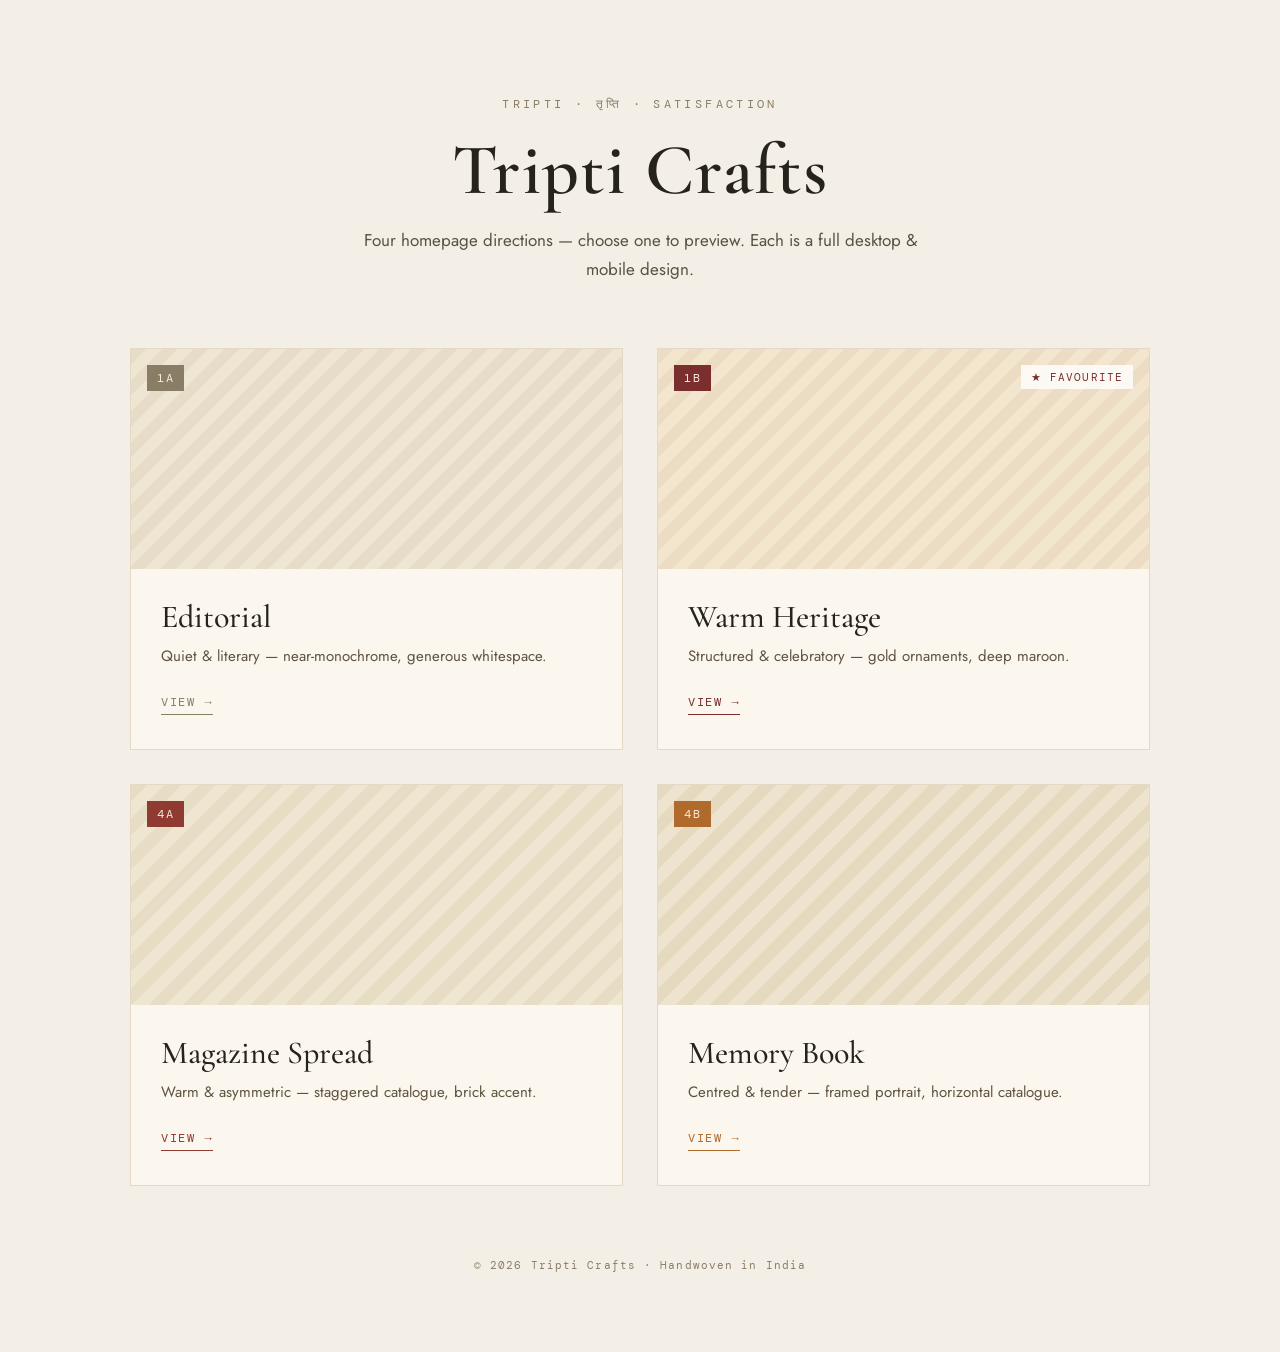
==== site/index.html @ 4b53e82d "Add Memory Book and Warm Heritage pages with corresponding styles - Created memory-book.html and mem" ====
<!DOCTYPE html>
<html lang="en">
<head>
<meta charset="utf-8">
<meta name="viewport" content="width=device-width, initial-scale=1">
<title>Tripti Crafts — Homepage Directions</title>
<link rel="preconnect" href="https://fonts.googleapis.com">
<link rel="preconnect" href="https://fonts.gstatic.com" crossorigin>
<link href="https://fonts.googleapis.com/css2?family=Cormorant+Garamond:ital,wght@0,400;0,500;0,600;1,400;1,500&family=Jost:wght@300;400;500&family=Marcellus&family=DM+Mono:wght@400;500&display=swap" rel="stylesheet">
<link rel="stylesheet" href="index.css">
</head>
<body>
  <main class="gallery">
    <header class="gallery__head">
      <p class="eyebrow">Tripti · तृप्ति · satisfaction</p>
      <h1 class="gallery__wordmark">Tripti Crafts</h1>
      <p class="gallery__sub">Four homepage directions — choose one to preview. Each is a full desktop &amp; mobile design.</p>
    </header>

    <ul class="cards">
      <li>
        <a class="card" href="editorial.html" style="--accent:#8a7d66;">
          <span class="card__swatch swatch--1a"><span class="card__badge">1a</span></span>
          <span class="card__body">
            <span class="card__name">Editorial</span>
            <span class="card__desc">Quiet &amp; literary — near-monochrome, generous whitespace.</span>
            <span class="card__cta">View →</span>
          </span>
        </a>
      </li>
      <li>
        <a class="card" href="warm-heritage.html" style="--accent:#7a2e2e;">
          <span class="card__swatch swatch--1b"><span class="card__badge">1b</span><span class="card__fav">★ Favourite</span></span>
          <span class="card__body">
            <span class="card__name">Warm Heritage</span>
            <span class="card__desc">Structured &amp; celebratory — gold ornaments, deep maroon.</span>
            <span class="card__cta">View →</span>
          </span>
        </a>
      </li>
      <li>
        <a class="card" href="magazine-spread.html" style="--accent:#8f3b32;">
          <span class="card__swatch swatch--4a"><span class="card__badge">4a</span></span>
          <span class="card__body">
            <span class="card__name">Magazine Spread</span>
            <span class="card__desc">Warm &amp; asymmetric — staggered catalogue, brick accent.</span>
            <span class="card__cta">View →</span>
          </span>
        </a>
      </li>
      <li>
        <a class="card" href="memory-book.html" style="--accent:#b06a2c;">
          <span class="card__swatch swatch--4b"><span class="card__badge">4b</span></span>
          <span class="card__body">
            <span class="card__name">Memory Book</span>
            <span class="card__desc">Centred &amp; tender — framed portrait, horizontal catalogue.</span>
            <span class="card__cta">View →</span>
          </span>
        </a>
      </li>
    </ul>

    <footer class="gallery__foot">© 2026 Tripti Crafts · Handwoven in India</footer>
  </main>
</body>
</html>
---- site/index.css ----
* { box-sizing: border-box; }
body {
  margin: 0;
  -webkit-font-smoothing: antialiased;
  text-rendering: optimizeLegibility;
  font-family: 'Jost', sans-serif;
  background: #f4efe6;
  color: #26221c;
}
a { text-decoration: none; color: inherit; }
img { display: block; max-width: 100%; }

.eyebrow {
  font-family: 'DM Mono', monospace;
  font-size: 12px;
  letter-spacing: .28em;
  text-transform: uppercase;
  color: #8a7d66;
  margin: 0 0 22px;
}

.gallery {
  max-width: 1100px;
  margin: 0 auto;
  padding: 96px 40px 80px;
}
.gallery__head { text-align: center; margin-bottom: 64px; }
.gallery__wordmark {
  font-family: 'Cormorant Garamond', serif;
  font-weight: 600;
  font-size: 72px;
  letter-spacing: .02em;
  margin: 0 0 20px;
  line-height: 1;
}
.gallery__sub {
  font-size: 17px;
  line-height: 1.7;
  color: #5a5142;
  max-width: 560px;
  margin: 0 auto;
}

.cards {
  list-style: none;
  margin: 0;
  padding: 0;
  display: grid;
  grid-template-columns: 1fr 1fr;
  gap: 34px;
}

.card {
  display: block;
  background: #fbf7ef;
  border: 1px solid #e3d9c4;
  overflow: hidden;
  transition: transform .18s ease, box-shadow .18s ease;
  height: 100%;
}
.card:hover {
  transform: translateY(-4px);
  box-shadow: 0 24px 60px rgba(40, 34, 26, .16);
}

.card__swatch {
  position: relative;
  display: block;
  height: 220px;
}
.swatch--1a { background: repeating-linear-gradient(135deg,#e6dcc7,#e6dcc7 11px,#eee5d3 11px,#eee5d3 22px); }
.swatch--1b { background: repeating-linear-gradient(135deg,#ecdcc3,#ecdcc3 11px,#f3e6cf 11px,#f3e6cf 22px); }
.swatch--4a { background: repeating-linear-gradient(135deg,#e7dcc4,#e7dcc4 12px,#efe6d2 12px,#efe6d2 24px); }
.swatch--4b { background: repeating-linear-gradient(135deg,#e5d9c0,#e5d9c0 12px,#eee3ce 12px,#eee3ce 24px); }

.card__badge {
  position: absolute;
  top: 16px;
  left: 16px;
  background: var(--accent);
  color: #f7ecdb;
  font-family: 'DM Mono', monospace;
  font-size: 12px;
  letter-spacing: .14em;
  text-transform: uppercase;
  padding: 5px 10px;
}
.card__fav {
  position: absolute;
  top: 16px;
  right: 16px;
  background: rgba(255,255,255,.82);
  color: var(--accent);
  font-family: 'DM Mono', monospace;
  font-size: 11px;
  letter-spacing: .1em;
  text-transform: uppercase;
  padding: 5px 10px;
}

.card__body { display: block; padding: 30px 30px 34px; }
.card__name {
  display: block;
  font-family: 'Cormorant Garamond', serif;
  font-weight: 500;
  font-size: 32px;
  line-height: 1.1;
}
.card__desc {
  display: block;
  font-size: 15px;
  line-height: 1.65;
  color: #5f5340;
  margin: 10px 0 20px;
}
.card__cta {
  display: inline-block;
  font-family: 'DM Mono', monospace;
  font-size: 12px;
  letter-spacing: .14em;
  text-transform: uppercase;
  color: var(--accent);
  border-bottom: 1px solid var(--accent);
  padding-bottom: 4px;
}

.gallery__foot {
  text-align: center;
  margin-top: 72px;
  font-family: 'DM Mono', monospace;
  font-size: 11px;
  letter-spacing: .1em;
  color: #8a7d66;
}

@media (max-width: 768px) {
  .gallery { padding: 56px 22px 56px; }
  .gallery__wordmark { font-size: 46px; }
  .gallery__sub { font-size: 15px; }
  .gallery__head { margin-bottom: 40px; }
  .cards { grid-template-columns: 1fr; gap: 24px; }
  .card__swatch { height: 170px; }
  .card__body { padding: 24px 22px 26px; }
  .card__name { font-size: 27px; }
}
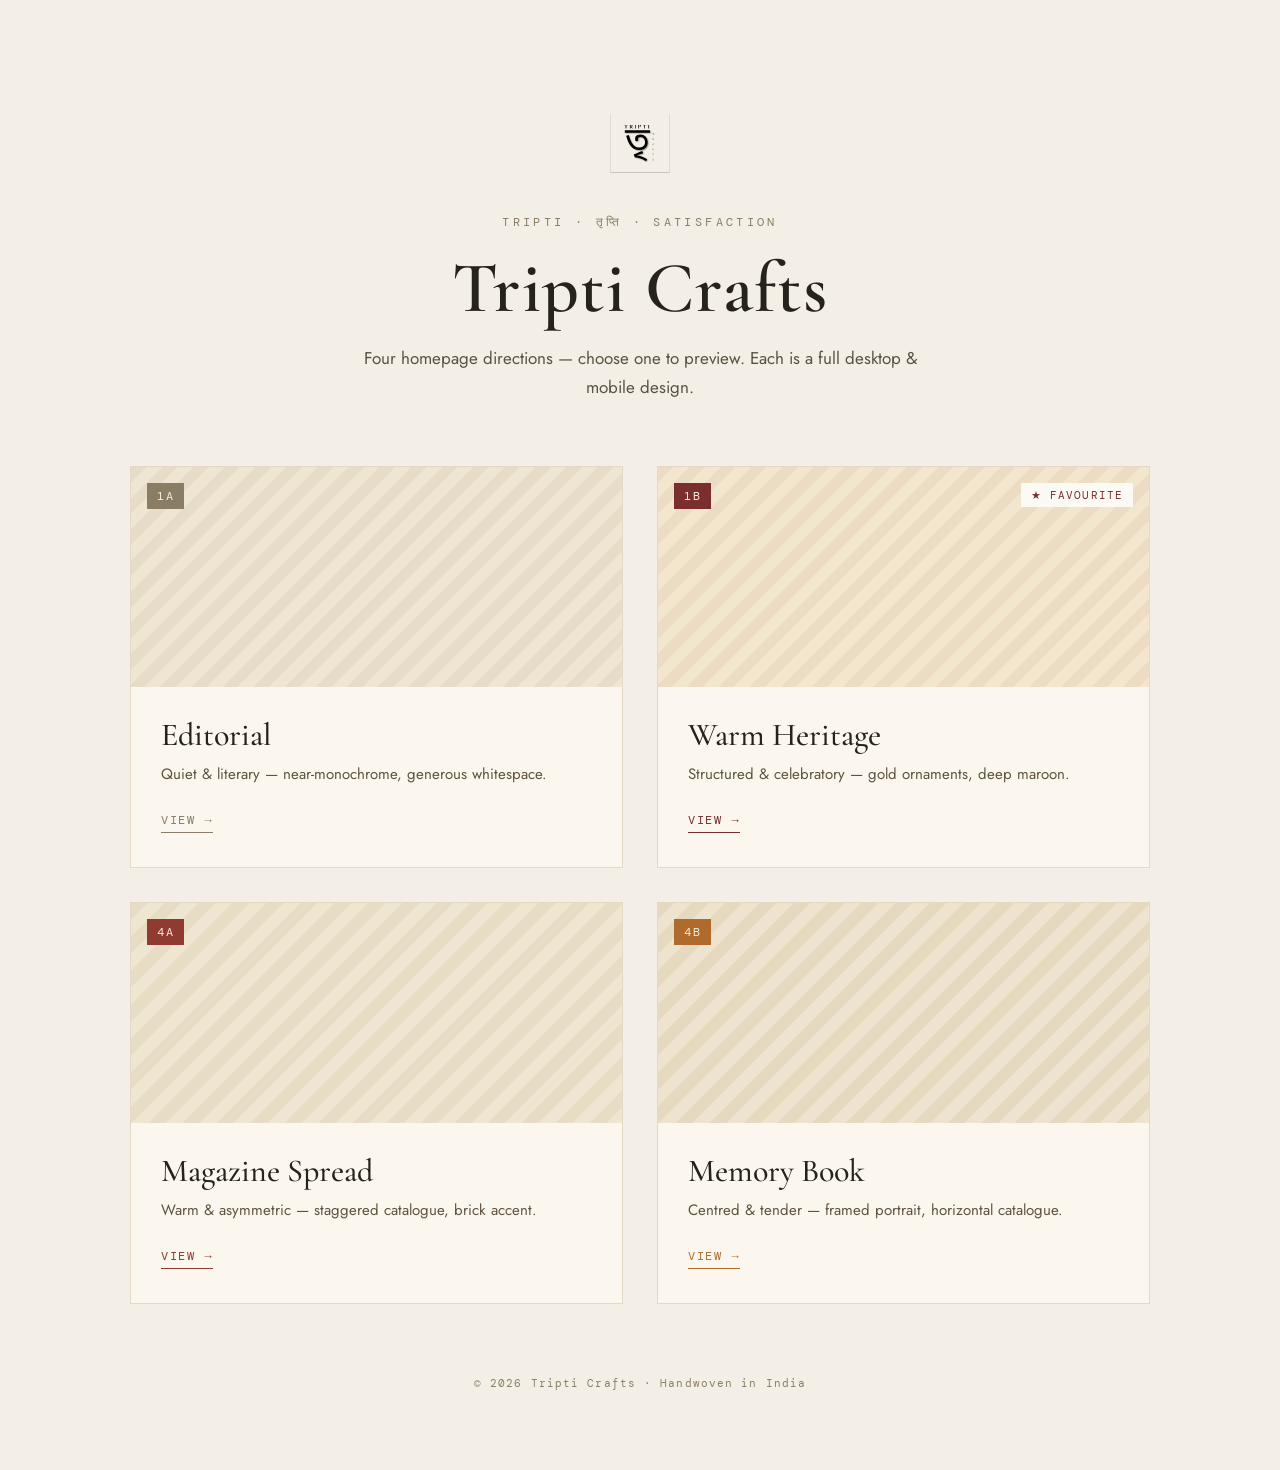
==== commit 89e21731: "feat: add brand logo to all designs and landing page Add logo.svg to each header (left of wordmark) " ====
--- a/site/index.html
+++ b/site/index.html
@@ -12,6 +12,7 @@
 <body>
   <main class="gallery">
     <header class="gallery__head">
+      <img src="logo.svg" class="gallery__logo" alt="Tripti Crafts logo">
       <p class="eyebrow">Tripti · तृप्ति · satisfaction</p>
       <h1 class="gallery__wordmark">Tripti Crafts</h1>
       <p class="gallery__sub">Four homepage directions — choose one to preview. Each is a full desktop &amp; mobile design.</p>
--- a/site/index.css
+++ b/site/index.css
@@ -25,6 +25,7 @@
   padding: 96px 40px 80px;
 }
 .gallery__head { text-align: center; margin-bottom: 64px; }
+.gallery__logo { height: 92px; width: auto; margin: 0 auto 26px; }
 .gallery__wordmark {
   font-family: 'Cormorant Garamond', serif;
   font-weight: 600;
@@ -136,6 +137,7 @@
 @media (max-width: 768px) {
   .gallery { padding: 56px 22px 56px; }
   .gallery__wordmark { font-size: 46px; }
+  .gallery__logo { height: 68px; }
   .gallery__sub { font-size: 15px; }
   .gallery__head { margin-bottom: 40px; }
   .cards { grid-template-columns: 1fr; gap: 24px; }
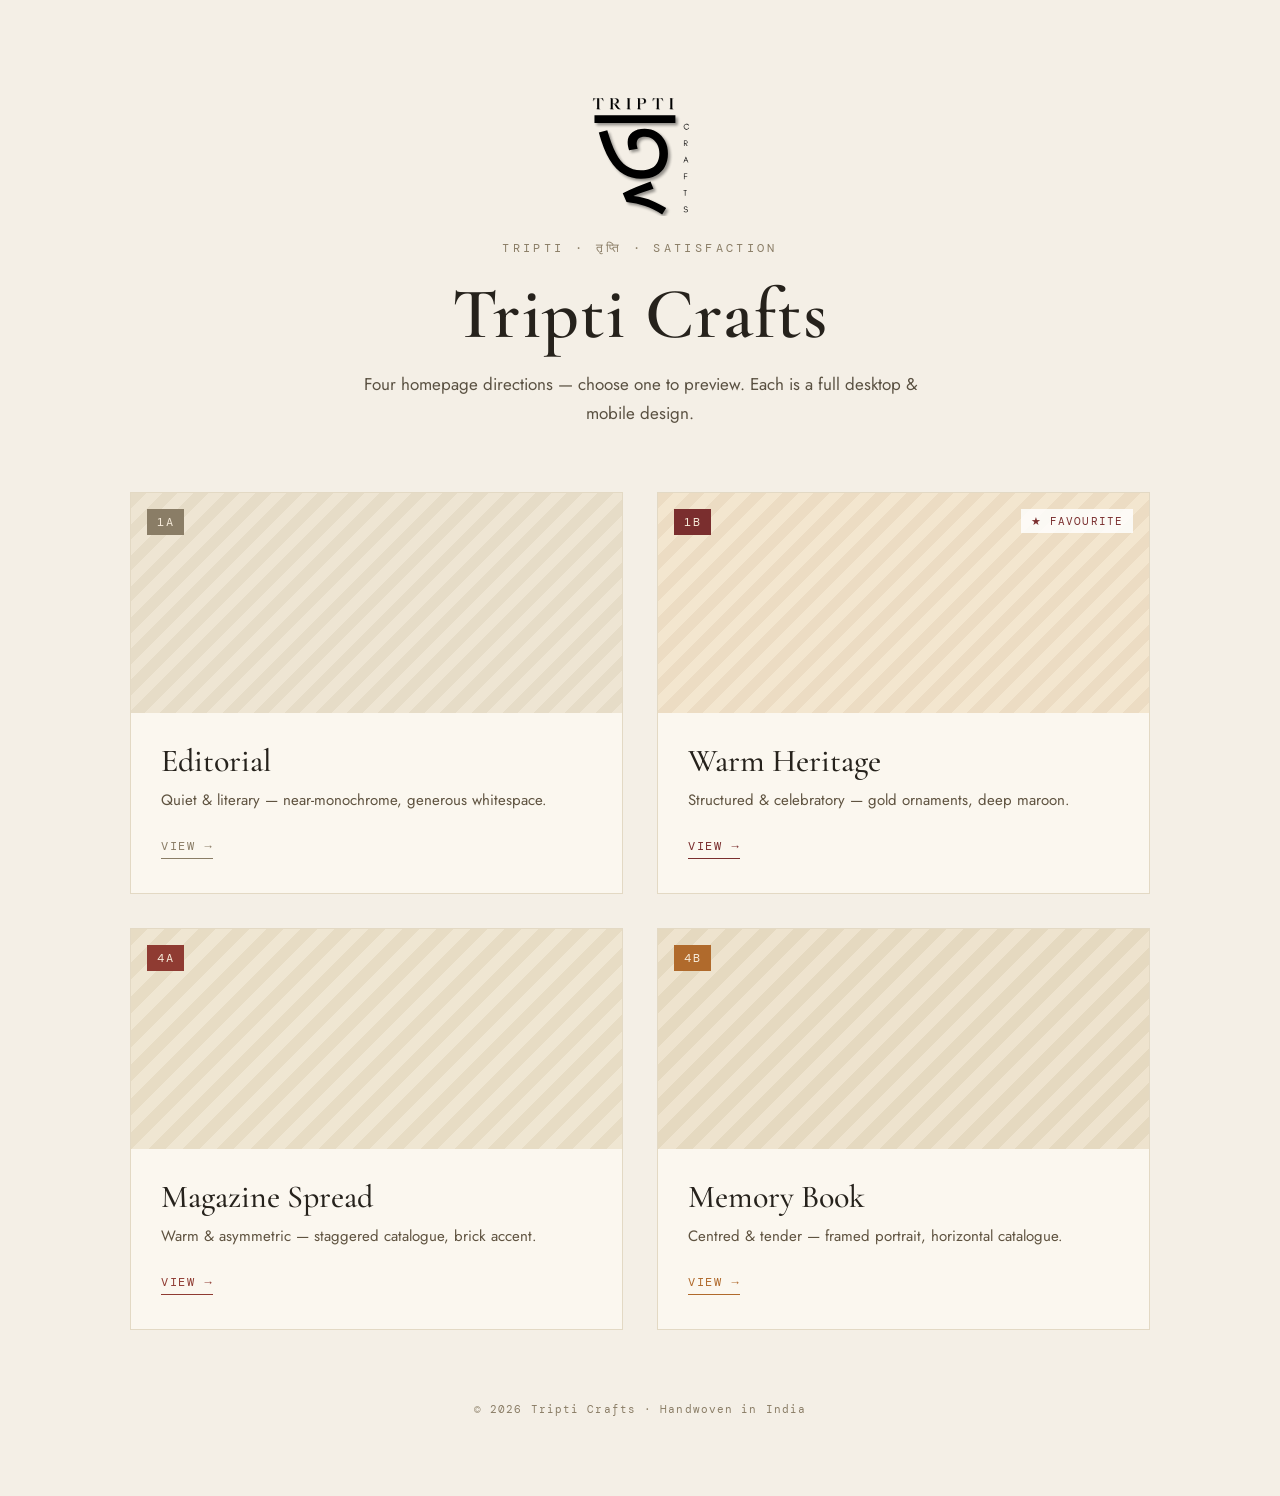
==== commit e0a5e598: "Refactor code structure for improved readability and maintainability" ====
--- a/site/index.html
+++ b/site/index.html
@@ -1,67 +1,96 @@
-<!DOCTYPE html>
+<!doctype html>
 <html lang="en">
-<head>
-<meta charset="utf-8">
-<meta name="viewport" content="width=device-width, initial-scale=1">
-<title>Tripti Crafts — Homepage Directions</title>
-<link rel="preconnect" href="https://fonts.googleapis.com">
-<link rel="preconnect" href="https://fonts.gstatic.com" crossorigin>
-<link href="https://fonts.googleapis.com/css2?family=Cormorant+Garamond:ital,wght@0,400;0,500;0,600;1,400;1,500&family=Jost:wght@300;400;500&family=Marcellus&family=DM+Mono:wght@400;500&display=swap" rel="stylesheet">
-<link rel="stylesheet" href="index.css">
-</head>
-<body>
-  <main class="gallery">
-    <header class="gallery__head">
-      <img src="logo.svg" class="gallery__logo" alt="Tripti Crafts logo">
-      <p class="eyebrow">Tripti · तृप्ति · satisfaction</p>
-      <h1 class="gallery__wordmark">Tripti Crafts</h1>
-      <p class="gallery__sub">Four homepage directions — choose one to preview. Each is a full desktop &amp; mobile design.</p>
-    </header>
+  <head>
+    <meta charset="utf-8" />
+    <meta name="viewport" content="width=device-width, initial-scale=1" />
+    <title>Tripti Crafts — Homepage Directions</title>
+    <link rel="preconnect" href="https://fonts.googleapis.com" />
+    <link rel="preconnect" href="https://fonts.gstatic.com" crossorigin />
+    <link
+      href="https://fonts.googleapis.com/css2?family=Cormorant+Garamond:ital,wght@0,400;0,500;0,600;1,400;1,500&family=Jost:wght@300;400;500&family=Marcellus&family=DM+Mono:wght@400;500&display=swap"
+      rel="stylesheet"
+    />
+    <link rel="stylesheet" href="index.css" />
+  </head>
+  <body>
+    <main class="gallery">
+      <header class="gallery__head">
+        <img src="logo.svg" class="gallery__logo" alt="Tripti Crafts logo" />
+        <p class="eyebrow">Tripti · तृप्ति · satisfaction</p>
+        <h1 class="gallery__wordmark">Tripti Crafts</h1>
+        <p class="gallery__sub">
+          Four homepage directions — choose one to preview. Each is a full
+          desktop &amp; mobile design.
+        </p>
+      </header>
 
-    <ul class="cards">
-      <li>
-        <a class="card" href="editorial.html" style="--accent:#8a7d66;">
-          <span class="card__swatch swatch--1a"><span class="card__badge">1a</span></span>
-          <span class="card__body">
-            <span class="card__name">Editorial</span>
-            <span class="card__desc">Quiet &amp; literary — near-monochrome, generous whitespace.</span>
-            <span class="card__cta">View →</span>
-          </span>
-        </a>
-      </li>
-      <li>
-        <a class="card" href="warm-heritage.html" style="--accent:#7a2e2e;">
-          <span class="card__swatch swatch--1b"><span class="card__badge">1b</span><span class="card__fav">★ Favourite</span></span>
-          <span class="card__body">
-            <span class="card__name">Warm Heritage</span>
-            <span class="card__desc">Structured &amp; celebratory — gold ornaments, deep maroon.</span>
-            <span class="card__cta">View →</span>
-          </span>
-        </a>
-      </li>
-      <li>
-        <a class="card" href="magazine-spread.html" style="--accent:#8f3b32;">
-          <span class="card__swatch swatch--4a"><span class="card__badge">4a</span></span>
-          <span class="card__body">
-            <span class="card__name">Magazine Spread</span>
-            <span class="card__desc">Warm &amp; asymmetric — staggered catalogue, brick accent.</span>
-            <span class="card__cta">View →</span>
-          </span>
-        </a>
-      </li>
-      <li>
-        <a class="card" href="memory-book.html" style="--accent:#b06a2c;">
-          <span class="card__swatch swatch--4b"><span class="card__badge">4b</span></span>
-          <span class="card__body">
-            <span class="card__name">Memory Book</span>
-            <span class="card__desc">Centred &amp; tender — framed portrait, horizontal catalogue.</span>
-            <span class="card__cta">View →</span>
-          </span>
-        </a>
-      </li>
-    </ul>
+      <ul class="cards">
+        <li>
+          <a class="card" href="editorial.html" style="--accent: #8a7d66">
+            <span class="card__swatch swatch--1a"
+              ><span class="card__badge">1a</span></span
+            >
+            <span class="card__body">
+              <span class="card__name">Editorial</span>
+              <span class="card__desc"
+                >Quiet &amp; literary — near-monochrome, generous
+                whitespace.</span
+              >
+              <span class="card__cta">View →</span>
+            </span>
+          </a>
+        </li>
+        <li>
+          <a class="card" href="warm-heritage.html" style="--accent: #7a2e2e">
+            <span class="card__swatch swatch--1b"
+              ><span class="card__badge">1b</span
+              ><span class="card__fav">★ Favourite</span></span
+            >
+            <span class="card__body">
+              <span class="card__name">Warm Heritage</span>
+              <span class="card__desc"
+                >Structured &amp; celebratory — gold ornaments, deep
+                maroon.</span
+              >
+              <span class="card__cta">View →</span>
+            </span>
+          </a>
+        </li>
+        <li>
+          <a class="card" href="magazine-spread.html" style="--accent: #8f3b32">
+            <span class="card__swatch swatch--4a"
+              ><span class="card__badge">4a</span></span
+            >
+            <span class="card__body">
+              <span class="card__name">Magazine Spread</span>
+              <span class="card__desc"
+                >Warm &amp; asymmetric — staggered catalogue, brick
+                accent.</span
+              >
+              <span class="card__cta">View →</span>
+            </span>
+          </a>
+        </li>
+        <li>
+          <a class="card" href="memory-book.html" style="--accent: #b06a2c">
+            <span class="card__swatch swatch--4b"
+              ><span class="card__badge">4b</span></span
+            >
+            <span class="card__body">
+              <span class="card__name">Memory Book</span>
+              <span class="card__desc"
+                >Centred &amp; tender — framed portrait, horizontal
+                catalogue.</span
+              >
+              <span class="card__cta">View →</span>
+            </span>
+          </a>
+        </li>
+      </ul>
 
-    <footer class="gallery__foot">© 2026 Tripti Crafts · Handwoven in India</footer>
-  </main>
-</body>
+      <footer class="gallery__foot">
+        © 2026 Tripti Crafts · Handwoven in India
+      </footer>
+    </main>
+  </body>
 </html>
--- a/site/index.css
+++ b/site/index.css
@@ -25,7 +25,7 @@
   padding: 96px 40px 80px;
 }
 .gallery__head { text-align: center; margin-bottom: 64px; }
-.gallery__logo { height: 92px; width: auto; margin: 0 auto 26px; }
+.gallery__logo { height: 120px; width: auto; margin: 0 auto 24px; }
 .gallery__wordmark {
   font-family: 'Cormorant Garamond', serif;
   font-weight: 600;
@@ -137,7 +137,7 @@
 @media (max-width: 768px) {
   .gallery { padding: 56px 22px 56px; }
   .gallery__wordmark { font-size: 46px; }
-  .gallery__logo { height: 68px; }
+  .gallery__logo { height: 88px; }
   .gallery__sub { font-size: 15px; }
   .gallery__head { margin-bottom: 40px; }
   .cards { grid-template-columns: 1fr; gap: 24px; }
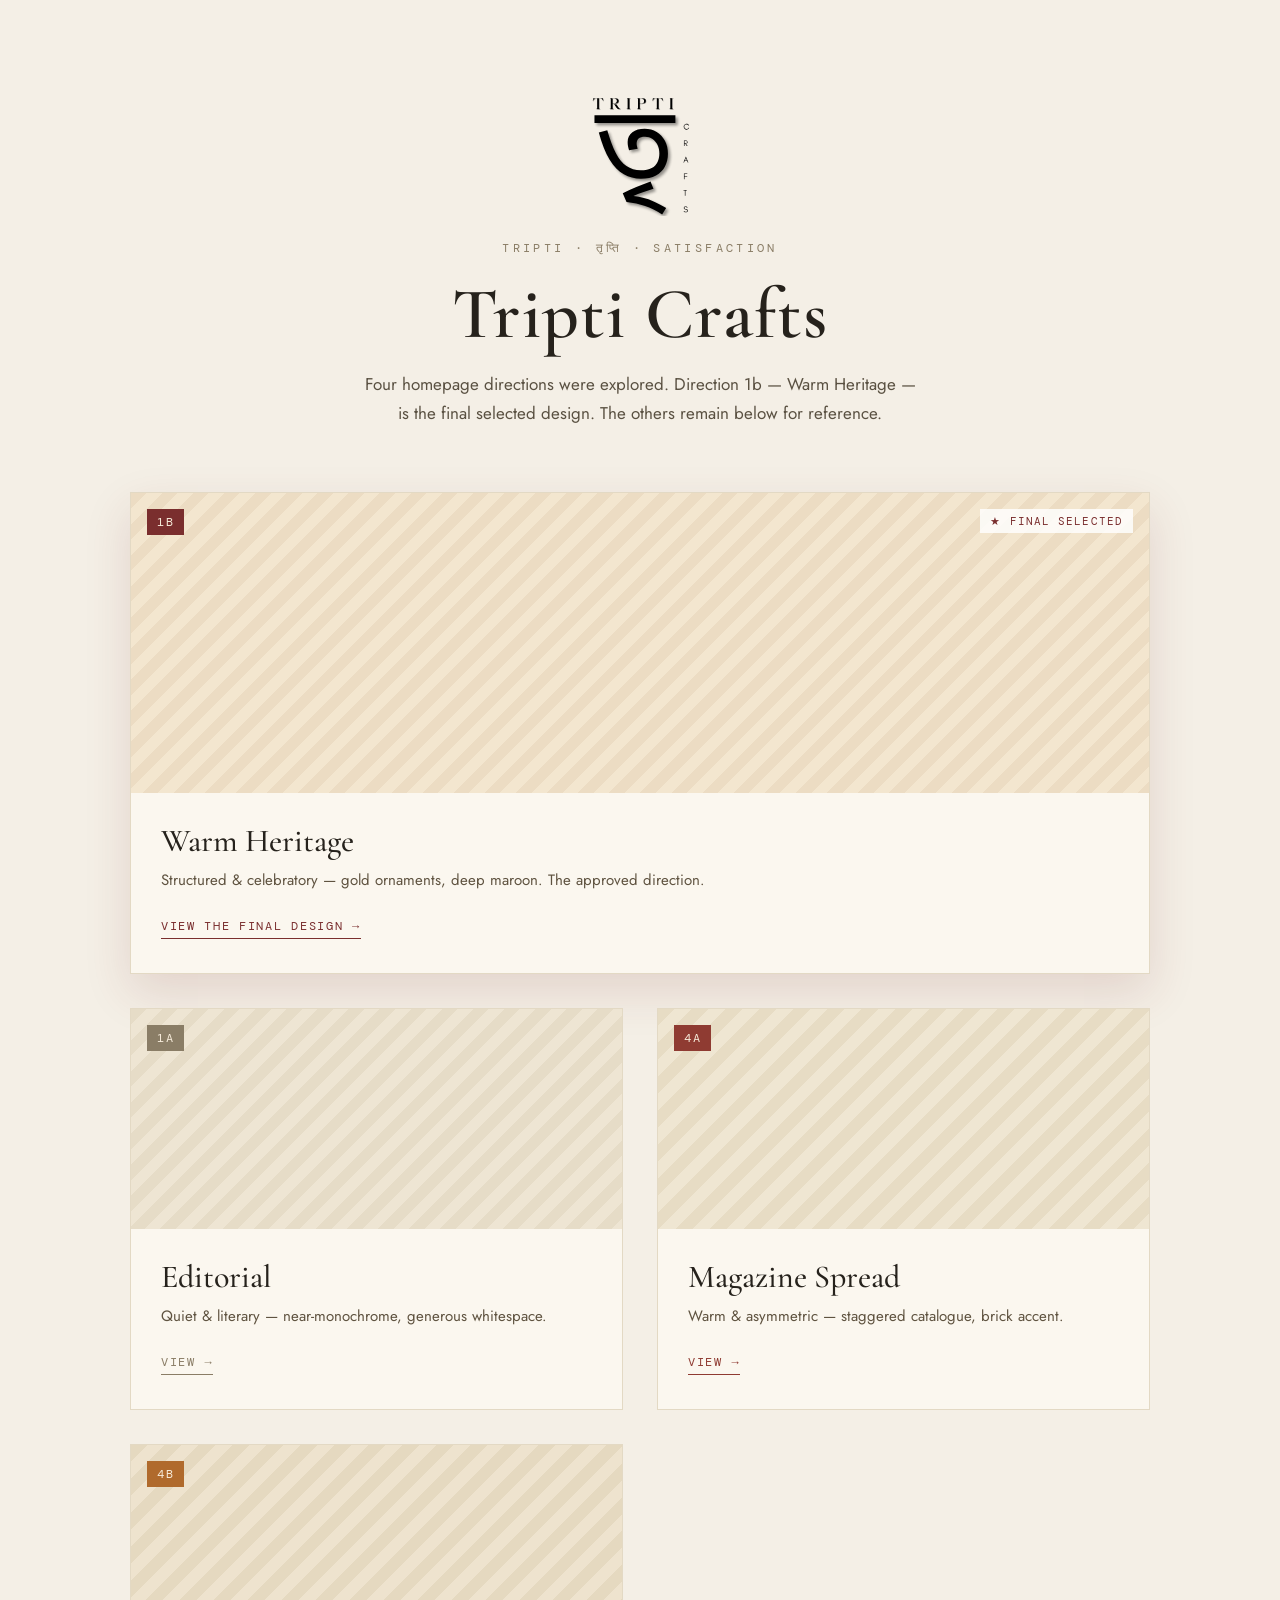
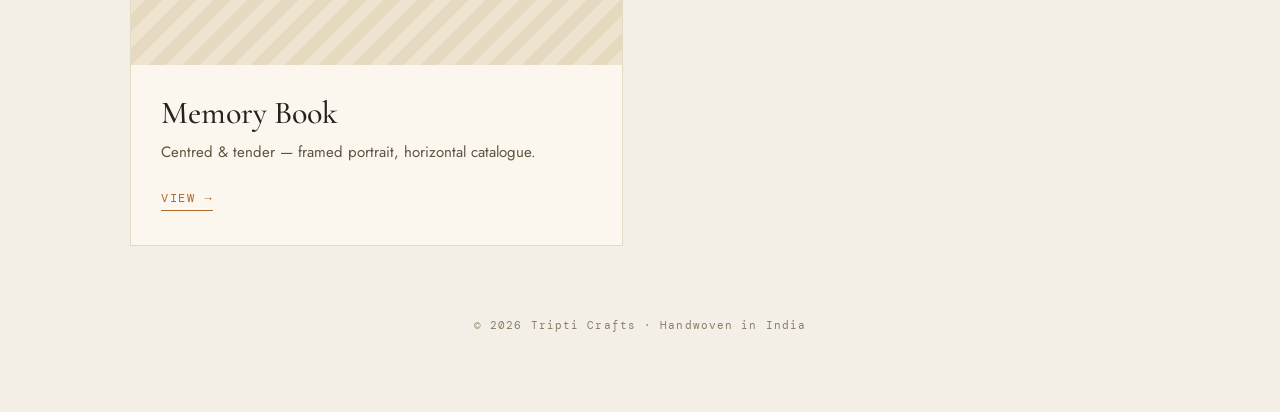
==== commit 65f22fd3: "Enhance Tripti Crafts homepage with final design updates and new newsletter section - Updated index." ====
--- a/site/index.html
+++ b/site/index.html
@@ -19,12 +19,28 @@
         <p class="eyebrow">Tripti · तृप्ति · satisfaction</p>
         <h1 class="gallery__wordmark">Tripti Crafts</h1>
         <p class="gallery__sub">
-          Four homepage directions — choose one to preview. Each is a full
-          desktop &amp; mobile design.
+          Four homepage directions were explored. Direction 1b — Warm Heritage —
+          is the final selected design. The others remain below for reference.
         </p>
       </header>
 
       <ul class="cards">
+        <li class="cards__final">
+          <a class="card card--final" href="warm-heritage.html" style="--accent: #7a2e2e">
+            <span class="card__swatch swatch--1b"
+              ><span class="card__badge">1b</span
+              ><span class="card__fav">★ Final selected</span></span
+            >
+            <span class="card__body">
+              <span class="card__name">Warm Heritage</span>
+              <span class="card__desc"
+                >Structured &amp; celebratory — gold ornaments, deep
+                maroon. The approved direction.</span
+              >
+              <span class="card__cta">View the final design →</span>
+            </span>
+          </a>
+        </li>
         <li>
           <a class="card" href="editorial.html" style="--accent: #8a7d66">
             <span class="card__swatch swatch--1a"
@@ -35,22 +51,6 @@
               <span class="card__desc"
                 >Quiet &amp; literary — near-monochrome, generous
                 whitespace.</span
-              >
-              <span class="card__cta">View →</span>
-            </span>
-          </a>
-        </li>
-        <li>
-          <a class="card" href="warm-heritage.html" style="--accent: #7a2e2e">
-            <span class="card__swatch swatch--1b"
-              ><span class="card__badge">1b</span
-              ><span class="card__fav">★ Favourite</span></span
-            >
-            <span class="card__body">
-              <span class="card__name">Warm Heritage</span>
-              <span class="card__desc"
-                >Structured &amp; celebratory — gold ornaments, deep
-                maroon.</span
               >
               <span class="card__cta">View →</span>
             </span>
--- a/site/index.css
+++ b/site/index.css
@@ -50,6 +50,13 @@
   grid-template-columns: 1fr 1fr;
   gap: 34px;
 }
+
+.cards__final { grid-column: 1 / -1; }
+.card--final {
+  border-color: var(--accent);
+  box-shadow: 0 18px 44px rgba(122, 46, 46, .14);
+}
+.card--final .card__swatch { height: 300px; }
 
 .card {
   display: block;
